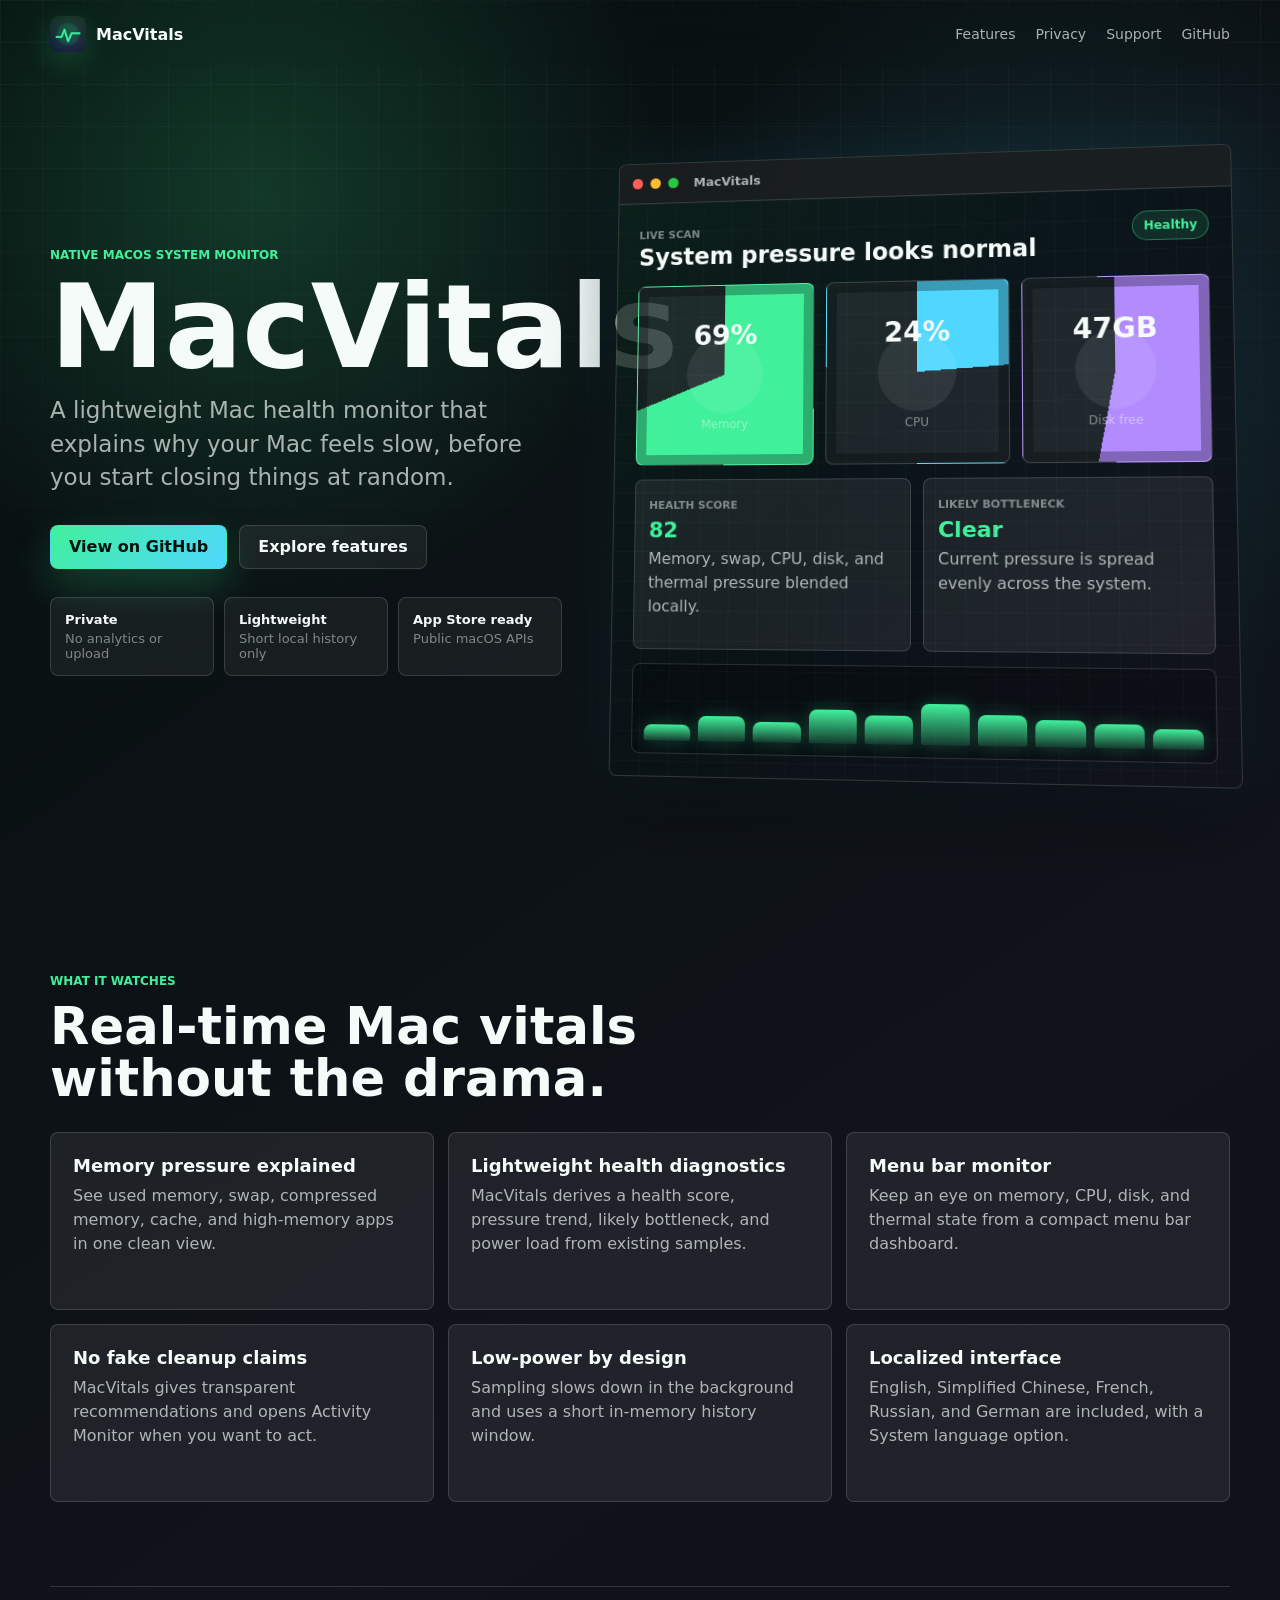
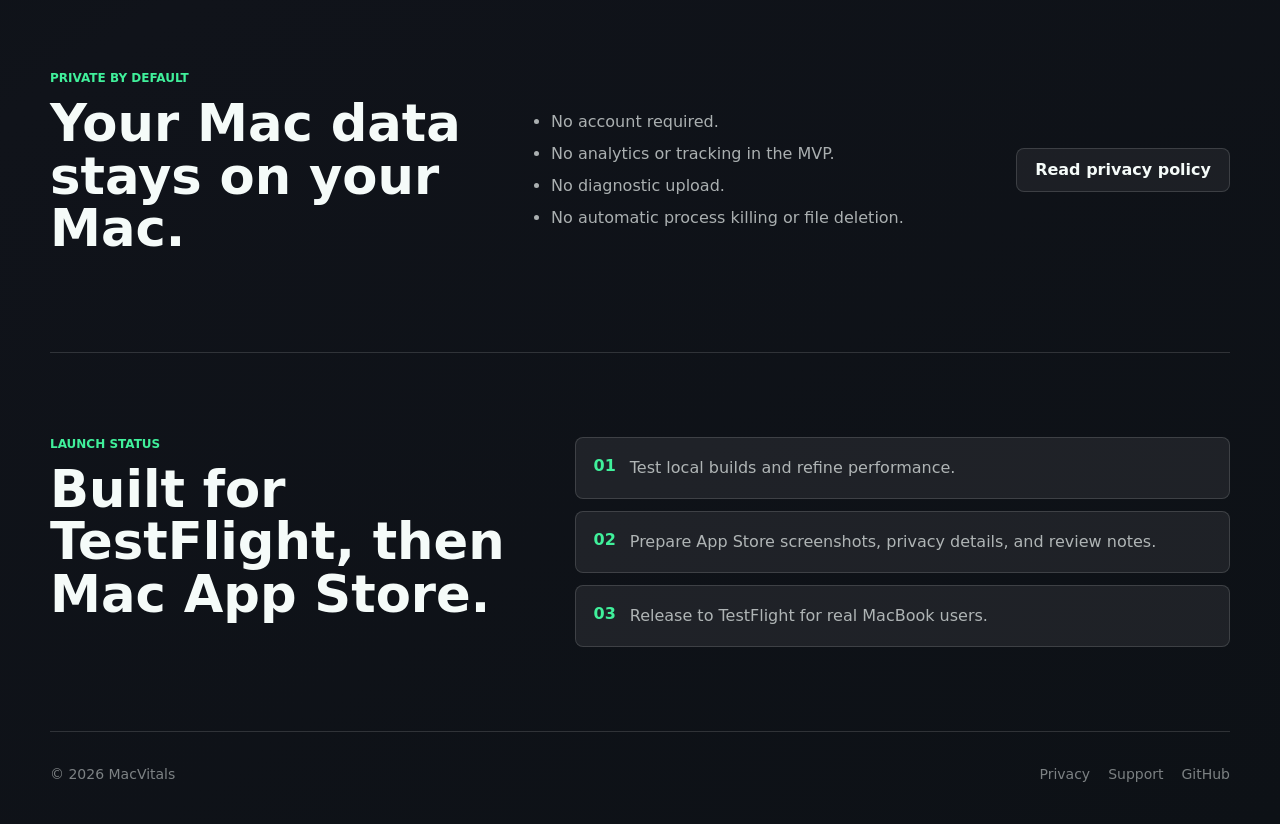
==== index.html @ 83164599 "Add product website" ====
<!doctype html>
<html lang="en">
<head>
  <meta charset="utf-8">
  <meta name="viewport" content="width=device-width, initial-scale=1">
  <meta name="description" content="MacVitals is a lightweight Mac health monitor that explains memory pressure, CPU load, thermal state, disk space, and power impact.">
  <title>MacVitals - Lightweight Mac Health Monitor</title>
  <link rel="icon" href="assets/icon.png">
  <link rel="apple-touch-icon" href="assets/icon.png">
  <link rel="stylesheet" href="styles.css">
</head>
<body>
  <header class="site-header">
    <a class="brand" href="./" aria-label="MacVitals home">
      <img src="assets/icon.png" alt="" width="36" height="36">
      <span>MacVitals</span>
    </a>
    <nav aria-label="Primary navigation">
      <a href="#features">Features</a>
      <a href="#privacy">Privacy</a>
      <a href="support.html">Support</a>
      <a href="https://github.com/JerryMa619/MacVitals">GitHub</a>
    </nav>
  </header>

  <main>
    <section class="hero">
      <div class="hero-copy">
        <p class="eyebrow">Native macOS system monitor</p>
        <h1>MacVitals</h1>
        <p class="lead">A lightweight Mac health monitor that explains why your Mac feels slow, before you start closing things at random.</p>
        <div class="hero-actions">
          <a class="button primary" href="https://github.com/JerryMa619/MacVitals">View on GitHub</a>
          <a class="button secondary" href="#features">Explore features</a>
        </div>
        <dl class="hero-facts">
          <div>
            <dt>Private</dt>
            <dd>No analytics or upload</dd>
          </div>
          <div>
            <dt>Lightweight</dt>
            <dd>Short local history only</dd>
          </div>
          <div>
            <dt>App Store ready</dt>
            <dd>Public macOS APIs</dd>
          </div>
        </dl>
      </div>

      <div class="product-visual" aria-label="MacVitals dashboard preview">
        <div class="window-frame">
          <div class="window-bar">
            <span></span><span></span><span></span>
            <strong>MacVitals</strong>
          </div>
          <div class="dashboard-preview">
            <div class="preview-header">
              <div>
                <span class="muted">LIVE SCAN</span>
                <h2>System pressure looks normal</h2>
              </div>
              <span class="status-chip">Healthy</span>
            </div>
            <div class="rings">
              <div class="ring green" style="--value: 69">
                <strong>69%</strong>
                <span>Memory</span>
              </div>
              <div class="ring blue" style="--value: 24">
                <strong>24%</strong>
                <span>CPU</span>
              </div>
              <div class="ring violet" style="--value: 53">
                <strong>47GB</strong>
                <span>Disk free</span>
              </div>
            </div>
            <div class="scan-grid">
              <article>
                <span>Health score</span>
                <strong>82</strong>
                <p>Memory, swap, CPU, disk, and thermal pressure blended locally.</p>
              </article>
              <article>
                <span>Likely bottleneck</span>
                <strong>Clear</strong>
                <p>Current pressure is spread evenly across the system.</p>
              </article>
            </div>
            <div class="sparkline" aria-hidden="true">
              <span style="height: 24%"></span>
              <span style="height: 38%"></span>
              <span style="height: 31%"></span>
              <span style="height: 52%"></span>
              <span style="height: 44%"></span>
              <span style="height: 62%"></span>
              <span style="height: 47%"></span>
              <span style="height: 40%"></span>
              <span style="height: 35%"></span>
              <span style="height: 29%"></span>
            </div>
          </div>
        </div>
      </div>
    </section>

    <section id="features" class="section">
      <div class="section-heading">
        <p class="eyebrow">What it watches</p>
        <h2>Real-time Mac vitals without the drama.</h2>
      </div>
      <div class="feature-grid">
        <article>
          <h3>Memory pressure explained</h3>
          <p>See used memory, swap, compressed memory, cache, and high-memory apps in one clean view.</p>
        </article>
        <article>
          <h3>Lightweight health diagnostics</h3>
          <p>MacVitals derives a health score, pressure trend, likely bottleneck, and power load from existing samples.</p>
        </article>
        <article>
          <h3>Menu bar monitor</h3>
          <p>Keep an eye on memory, CPU, disk, and thermal state from a compact menu bar dashboard.</p>
        </article>
        <article>
          <h3>No fake cleanup claims</h3>
          <p>MacVitals gives transparent recommendations and opens Activity Monitor when you want to act.</p>
        </article>
        <article>
          <h3>Low-power by design</h3>
          <p>Sampling slows down in the background and uses a short in-memory history window.</p>
        </article>
        <article>
          <h3>Localized interface</h3>
          <p>English, Simplified Chinese, French, Russian, and German are included, with a System language option.</p>
        </article>
      </div>
    </section>

    <section id="privacy" class="privacy-band">
      <div>
        <p class="eyebrow">Private by default</p>
        <h2>Your Mac data stays on your Mac.</h2>
      </div>
      <ul>
        <li>No account required.</li>
        <li>No analytics or tracking in the MVP.</li>
        <li>No diagnostic upload.</li>
        <li>No automatic process killing or file deletion.</li>
      </ul>
      <a class="button secondary" href="privacy.html">Read privacy policy</a>
    </section>

    <section class="section split">
      <div>
        <p class="eyebrow">Launch status</p>
        <h2>Built for TestFlight, then Mac App Store.</h2>
      </div>
      <div class="timeline">
        <div>
          <span>01</span>
          <p>Test local builds and refine performance.</p>
        </div>
        <div>
          <span>02</span>
          <p>Prepare App Store screenshots, privacy details, and review notes.</p>
        </div>
        <div>
          <span>03</span>
          <p>Release to TestFlight for real MacBook users.</p>
        </div>
      </div>
    </section>
  </main>

  <footer class="site-footer">
    <span>© 2026 MacVitals</span>
    <div>
      <a href="privacy.html">Privacy</a>
      <a href="support.html">Support</a>
      <a href="https://github.com/JerryMa619/MacVitals">GitHub</a>
    </div>
  </footer>
</body>
</html>
---- styles.css ----
:root {
  color-scheme: dark;
  --bg: #07100f;
  --bg-2: #10131a;
  --panel: rgba(255, 255, 255, 0.07);
  --panel-strong: rgba(255, 255, 255, 0.11);
  --line: rgba(255, 255, 255, 0.14);
  --text: #f5fbf9;
  --muted: rgba(245, 251, 249, 0.68);
  --soft: rgba(245, 251, 249, 0.48);
  --green: #40f09b;
  --cyan: #4fd7ff;
  --violet: #b28cff;
  --amber: #ffd166;
  --shadow: rgba(0, 0, 0, 0.42);
  font-family: Inter, ui-sans-serif, system-ui, -apple-system, BlinkMacSystemFont, "SF Pro Display", "Segoe UI", sans-serif;
}

* {
  box-sizing: border-box;
}

html {
  scroll-behavior: smooth;
}

body {
  margin: 0;
  min-width: 320px;
  color: var(--text);
  background:
    radial-gradient(circle at 20% 8%, rgba(64, 240, 155, 0.18), transparent 26rem),
    radial-gradient(circle at 82% 14%, rgba(79, 215, 255, 0.13), transparent 25rem),
    linear-gradient(145deg, #06100e 0%, #10131a 52%, #0d1116 100%);
}

body::before {
  position: fixed;
  inset: 0;
  z-index: -1;
  content: "";
  background-image:
    linear-gradient(rgba(255, 255, 255, 0.035) 1px, transparent 1px),
    linear-gradient(90deg, rgba(255, 255, 255, 0.035) 1px, transparent 1px);
  background-size: 42px 42px;
  mask-image: linear-gradient(to bottom, black, transparent 78%);
}

a {
  color: inherit;
  text-decoration: none;
}

.site-header {
  position: sticky;
  top: 0;
  z-index: 10;
  display: flex;
  align-items: center;
  justify-content: space-between;
  gap: 24px;
  width: min(1180px, calc(100% - 36px));
  margin: 0 auto;
  padding: 16px 0;
  backdrop-filter: blur(18px);
}

.brand {
  display: inline-flex;
  align-items: center;
  gap: 10px;
  font-weight: 750;
}

.brand img {
  border-radius: 8px;
  box-shadow: 0 10px 28px rgba(64, 240, 155, 0.18);
}

nav {
  display: flex;
  align-items: center;
  gap: 20px;
  color: var(--muted);
  font-size: 14px;
}

nav a:hover,
.site-footer a:hover {
  color: var(--text);
}

.hero {
  display: grid;
  grid-template-columns: minmax(0, 0.9fr) minmax(420px, 1.1fr);
  gap: 42px;
  align-items: center;
  width: min(1180px, calc(100% - 36px));
  min-height: calc(100svh - 78px);
  margin: 0 auto;
  padding: 36px 0 70px;
}

.hero-copy {
  max-width: 620px;
}

.eyebrow {
  margin: 0 0 12px;
  color: var(--green);
  font-size: 12px;
  font-weight: 800;
  letter-spacing: 0;
  text-transform: uppercase;
}

h1,
h2,
h3,
p {
  margin-top: 0;
}

h1 {
  margin-bottom: 14px;
  font-size: clamp(58px, 9vw, 118px);
  line-height: 0.92;
  letter-spacing: 0;
}

h2 {
  margin-bottom: 14px;
  font-size: clamp(31px, 4vw, 54px);
  line-height: 1.02;
  letter-spacing: 0;
}

h3 {
  margin-bottom: 8px;
  font-size: 18px;
  letter-spacing: 0;
}

.lead {
  max-width: 560px;
  color: var(--muted);
  font-size: clamp(18px, 2vw, 23px);
  line-height: 1.45;
}

.hero-actions {
  display: flex;
  flex-wrap: wrap;
  gap: 12px;
  margin: 30px 0 28px;
}

.button {
  display: inline-flex;
  align-items: center;
  justify-content: center;
  min-height: 44px;
  padding: 0 18px;
  border: 1px solid var(--line);
  border-radius: 8px;
  font-weight: 760;
}

.button.primary {
  color: #03100b;
  background: linear-gradient(135deg, var(--green), var(--cyan));
  border-color: transparent;
  box-shadow: 0 18px 42px rgba(64, 240, 155, 0.22);
}

.button.secondary {
  background: rgba(255, 255, 255, 0.06);
}

.hero-facts {
  display: grid;
  grid-template-columns: repeat(3, 1fr);
  gap: 10px;
  margin: 0;
}

.hero-facts div {
  padding: 14px;
  border: 1px solid var(--line);
  border-radius: 8px;
  background: rgba(255, 255, 255, 0.055);
}

.hero-facts dt {
  margin-bottom: 4px;
  font-size: 13px;
  font-weight: 760;
}

.hero-facts dd {
  margin: 0;
  color: var(--soft);
  font-size: 13px;
}

.product-visual {
  perspective: 1200px;
}

.window-frame {
  overflow: hidden;
  border: 1px solid rgba(255, 255, 255, 0.18);
  border-radius: 8px;
  background: rgba(5, 9, 12, 0.82);
  box-shadow: 0 30px 80px var(--shadow), 0 0 70px rgba(79, 215, 255, 0.1);
  transform: rotateX(4deg) rotateY(-6deg);
}

.window-bar {
  display: flex;
  align-items: center;
  gap: 8px;
  height: 42px;
  padding: 0 14px;
  border-bottom: 1px solid var(--line);
  background: rgba(255, 255, 255, 0.07);
}

.window-bar span {
  width: 11px;
  height: 11px;
  border-radius: 50%;
  background: #ff5f57;
}

.window-bar span:nth-child(2) {
  background: #febc2e;
}

.window-bar span:nth-child(3) {
  background: #28c840;
}

.window-bar strong {
  margin-left: 8px;
  color: var(--muted);
  font-size: 13px;
}

.dashboard-preview {
  padding: 22px;
  background:
    linear-gradient(rgba(255, 255, 255, 0.025) 1px, transparent 1px),
    linear-gradient(90deg, rgba(255, 255, 255, 0.025) 1px, transparent 1px),
    linear-gradient(135deg, rgba(64, 240, 155, 0.09), rgba(79, 215, 255, 0.035) 44%, rgba(178, 140, 255, 0.06));
  background-size: 30px 30px, 30px 30px, auto;
}

.preview-header,
.rings,
.scan-grid {
  display: grid;
  gap: 12px;
}

.preview-header {
  grid-template-columns: 1fr auto;
  align-items: start;
  margin-bottom: 18px;
}

.preview-header h2 {
  margin: 4px 0 0;
  font-size: 24px;
}

.muted,
.scan-grid span {
  color: var(--soft);
  font-size: 11px;
  font-weight: 800;
  text-transform: uppercase;
}

.status-chip {
  padding: 7px 10px;
  border: 1px solid rgba(64, 240, 155, 0.38);
  border-radius: 999px;
  color: var(--green);
  background: rgba(64, 240, 155, 0.11);
  font-size: 12px;
  font-weight: 760;
}

.rings {
  grid-template-columns: repeat(3, 1fr);
  margin-bottom: 14px;
}

.ring {
  display: grid;
  place-items: center;
  aspect-ratio: 1;
  border: 1px solid var(--line);
  border-radius: 8px;
  background:
    radial-gradient(circle at center, rgba(255, 255, 255, 0.08) 0 30%, transparent 31%),
    conic-gradient(var(--tone) calc(var(--value) * 1%), rgba(255, 255, 255, 0.08) 0);
  box-shadow: inset 0 0 0 10px rgba(0, 0, 0, 0.28);
}

.ring.green {
  --tone: var(--green);
}

.ring.blue {
  --tone: var(--cyan);
}

.ring.violet {
  --tone: var(--violet);
}

.ring strong {
  font-size: clamp(17px, 2.4vw, 28px);
}

.ring span {
  color: var(--soft);
  font-size: 12px;
}

.scan-grid {
  grid-template-columns: repeat(2, 1fr);
}

.scan-grid article,
.feature-grid article,
.timeline div {
  border: 1px solid var(--line);
  border-radius: 8px;
  background: var(--panel);
}

.scan-grid article {
  padding: 14px;
}

.scan-grid strong {
  display: block;
  margin: 5px 0;
  color: var(--green);
  font-size: 22px;
}

.scan-grid p,
.feature-grid p,
.timeline p,
.privacy-band li {
  color: var(--muted);
  line-height: 1.5;
}

.sparkline {
  display: flex;
  align-items: end;
  gap: 8px;
  height: 90px;
  margin-top: 14px;
  padding: 12px;
  border: 1px solid var(--line);
  border-radius: 8px;
  background: rgba(0, 0, 0, 0.22);
}

.sparkline span {
  flex: 1;
  min-width: 8px;
  border-radius: 8px 8px 2px 2px;
  background: linear-gradient(to top, rgba(64, 240, 155, 0.2), var(--green));
  box-shadow: 0 0 18px rgba(64, 240, 155, 0.24);
}

.section,
.privacy-band {
  width: min(1180px, calc(100% - 36px));
  margin: 0 auto;
  padding: 84px 0;
}

.section-heading {
  max-width: 760px;
  margin-bottom: 28px;
}

.feature-grid {
  display: grid;
  grid-template-columns: repeat(3, 1fr);
  gap: 14px;
}

.feature-grid article {
  min-height: 178px;
  padding: 22px;
}

.privacy-band {
  display: grid;
  grid-template-columns: 1fr 1fr auto;
  gap: 28px;
  align-items: center;
  border-top: 1px solid var(--line);
  border-bottom: 1px solid var(--line);
}

.privacy-band ul {
  display: grid;
  gap: 8px;
  margin: 0;
  padding-left: 18px;
}

.split {
  display: grid;
  grid-template-columns: 0.85fr 1.15fr;
  gap: 40px;
  align-items: start;
}

.timeline {
  display: grid;
  gap: 12px;
}

.timeline div {
  display: grid;
  grid-template-columns: auto 1fr;
  gap: 14px;
  align-items: start;
  padding: 18px;
}

.timeline span {
  color: var(--green);
  font-weight: 850;
}

.timeline p {
  margin-bottom: 0;
}

.site-footer {
  display: flex;
  align-items: center;
  justify-content: space-between;
  gap: 20px;
  width: min(1180px, calc(100% - 36px));
  margin: 0 auto;
  padding: 34px 0 42px;
  border-top: 1px solid var(--line);
  color: var(--soft);
  font-size: 14px;
}

.site-footer div {
  display: flex;
  gap: 18px;
}

.page {
  width: min(860px, calc(100% - 36px));
  min-height: calc(100svh - 170px);
  margin: 0 auto;
  padding: 68px 0 90px;
}

.page h1 {
  font-size: clamp(44px, 8vw, 82px);
}

.page p,
.page li {
  color: var(--muted);
  line-height: 1.65;
}

.page section {
  margin-top: 34px;
  padding-top: 28px;
  border-top: 1px solid var(--line);
}

@media (max-width: 920px) {
  .site-header {
    align-items: flex-start;
  }

  nav {
    flex-wrap: wrap;
    justify-content: flex-end;
  }

  .hero,
  .split,
  .privacy-band {
    grid-template-columns: 1fr;
  }

  .hero {
    min-height: auto;
  }

  .window-frame {
    transform: none;
  }

  .feature-grid {
    grid-template-columns: repeat(2, 1fr);
  }

  .privacy-band {
    align-items: start;
  }
}

@media (max-width: 620px) {
  .site-header,
  .site-footer {
    flex-direction: column;
    align-items: flex-start;
  }

  nav {
    justify-content: flex-start;
    gap: 14px;
  }

  .hero-facts,
  .rings,
  .scan-grid,
  .feature-grid {
    grid-template-columns: 1fr;
  }

  .hero {
    width: min(100% - 24px, 1180px);
    padding-top: 24px;
  }

  .section,
  .privacy-band,
  .site-footer,
  .site-header,
  .page {
    width: min(100% - 24px, 1180px);
  }
}
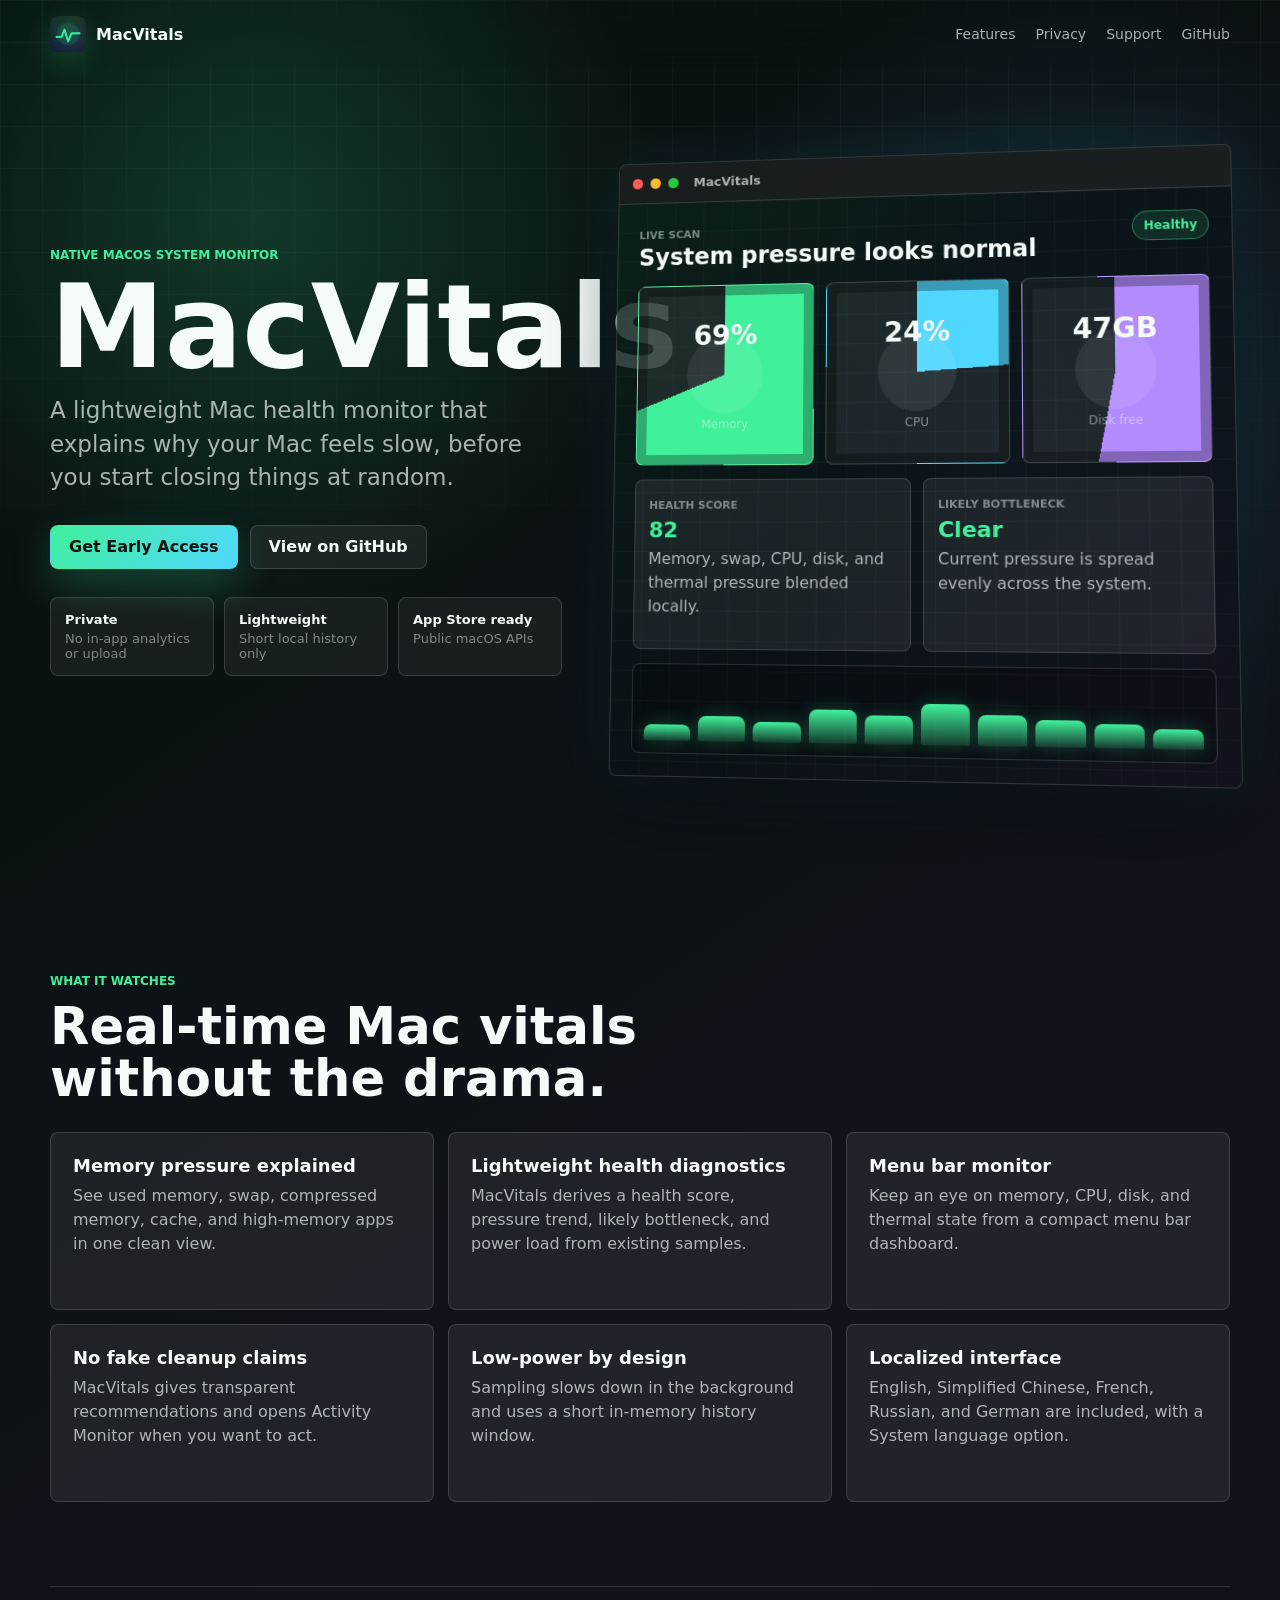
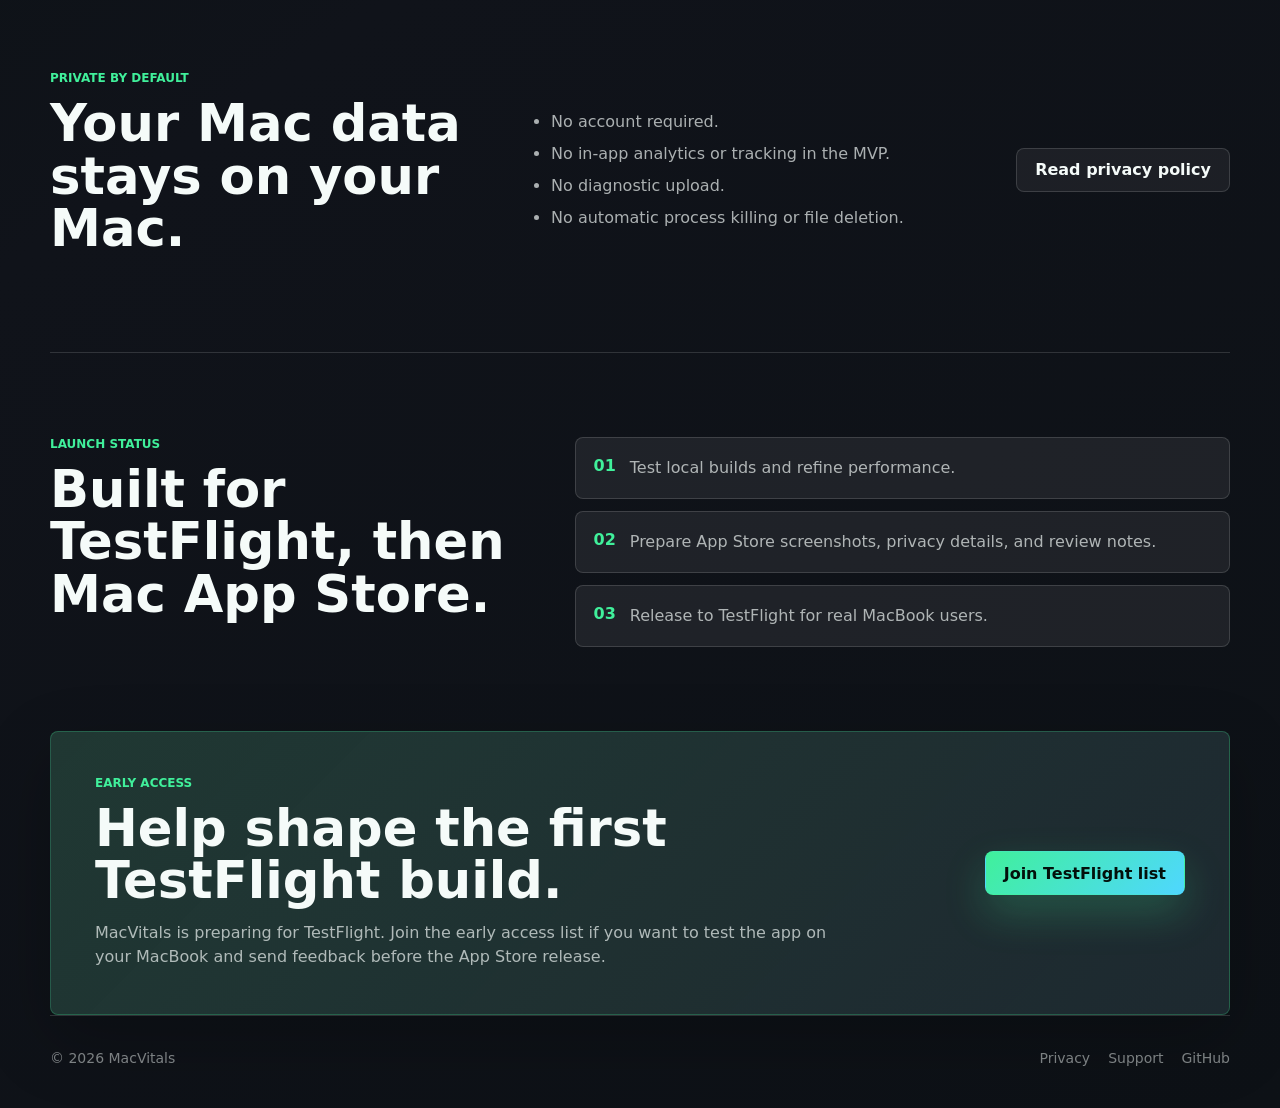
==== commit e099c62f: "Add website analytics and early access tracking" ====
--- a/index.html
+++ b/index.html
@@ -8,6 +8,8 @@
   <link rel="icon" href="assets/icon.png">
   <link rel="apple-touch-icon" href="assets/icon.png">
   <link rel="stylesheet" href="styles.css">
+  <script defer data-domain="jerryma619.github.io" src="https://plausible.io/js/script.js"></script>
+  <script defer src="analytics.js"></script>
 </head>
 <body>
   <header class="site-header">
@@ -18,8 +20,8 @@
     <nav aria-label="Primary navigation">
       <a href="#features">Features</a>
       <a href="#privacy">Privacy</a>
-      <a href="support.html">Support</a>
-      <a href="https://github.com/JerryMa619/MacVitals">GitHub</a>
+      <a href="support.html" data-analytics-event="Support">Support</a>
+      <a href="https://github.com/JerryMa619/MacVitals" data-analytics-event="View on GitHub">GitHub</a>
     </nav>
   </header>
 
@@ -30,13 +32,13 @@
         <h1>MacVitals</h1>
         <p class="lead">A lightweight Mac health monitor that explains why your Mac feels slow, before you start closing things at random.</p>
         <div class="hero-actions">
-          <a class="button primary" href="https://github.com/JerryMa619/MacVitals">View on GitHub</a>
-          <a class="button secondary" href="#features">Explore features</a>
+          <a class="button primary" href="https://github.com/JerryMa619/MacVitals/issues/new?title=MacVitals%20Early%20Access%20Request&body=Hi%2C%20I%20would%20like%20to%20join%20the%20MacVitals%20early%20access%20%2F%20TestFlight%20list." data-analytics-event="Join TestFlight">Get Early Access</a>
+          <a class="button secondary" href="https://github.com/JerryMa619/MacVitals" data-analytics-event="View on GitHub">View on GitHub</a>
         </div>
         <dl class="hero-facts">
           <div>
             <dt>Private</dt>
-            <dd>No analytics or upload</dd>
+            <dd>No in-app analytics or upload</dd>
           </div>
           <div>
             <dt>Lightweight</dt>
@@ -146,11 +148,11 @@
       </div>
       <ul>
         <li>No account required.</li>
-        <li>No analytics or tracking in the MVP.</li>
+        <li>No in-app analytics or tracking in the MVP.</li>
         <li>No diagnostic upload.</li>
         <li>No automatic process killing or file deletion.</li>
       </ul>
-      <a class="button secondary" href="privacy.html">Read privacy policy</a>
+      <a class="button secondary" href="privacy.html" data-analytics-event="Privacy Policy">Read privacy policy</a>
     </section>
 
     <section class="section split">
@@ -173,14 +175,23 @@
         </div>
       </div>
     </section>
+
+    <section class="early-access">
+      <div>
+        <p class="eyebrow">Early access</p>
+        <h2>Help shape the first TestFlight build.</h2>
+        <p>MacVitals is preparing for TestFlight. Join the early access list if you want to test the app on your MacBook and send feedback before the App Store release.</p>
+      </div>
+      <a class="button primary" href="https://github.com/JerryMa619/MacVitals/issues/new?title=MacVitals%20Early%20Access%20Request&body=Hi%2C%20I%20would%20like%20to%20join%20the%20MacVitals%20early%20access%20%2F%20TestFlight%20list." data-analytics-event="Join TestFlight">Join TestFlight list</a>
+    </section>
   </main>
 
   <footer class="site-footer">
     <span>© 2026 MacVitals</span>
     <div>
-      <a href="privacy.html">Privacy</a>
-      <a href="support.html">Support</a>
-      <a href="https://github.com/JerryMa619/MacVitals">GitHub</a>
+      <a href="privacy.html" data-analytics-event="Privacy Policy">Privacy</a>
+      <a href="support.html" data-analytics-event="Support">Support</a>
+      <a href="https://github.com/JerryMa619/MacVitals" data-analytics-event="View on GitHub">GitHub</a>
     </div>
   </footer>
 </body>
--- a/styles.css
+++ b/styles.css
@@ -382,7 +382,8 @@
 }
 
 .section,
-.privacy-band {
+.privacy-band,
+.early-access {
   width: min(1180px, calc(100% - 36px));
   margin: 0 auto;
   padding: 84px 0;
@@ -418,6 +419,27 @@
   gap: 8px;
   margin: 0;
   padding-left: 18px;
+}
+
+.early-access {
+  display: grid;
+  grid-template-columns: 1fr auto;
+  gap: 28px;
+  align-items: center;
+  padding: 44px;
+  border: 1px solid rgba(64, 240, 155, 0.24);
+  border-radius: 8px;
+  background:
+    linear-gradient(135deg, rgba(64, 240, 155, 0.12), rgba(79, 215, 255, 0.06)),
+    rgba(255, 255, 255, 0.055);
+  box-shadow: 0 24px 70px rgba(0, 0, 0, 0.24);
+}
+
+.early-access p:last-child {
+  max-width: 760px;
+  margin-bottom: 0;
+  color: var(--muted);
+  line-height: 1.55;
 }
 
 .split {
@@ -502,7 +524,8 @@
 
   .hero,
   .split,
-  .privacy-band {
+  .privacy-band,
+  .early-access {
     grid-template-columns: 1fr;
   }
 
@@ -549,6 +572,7 @@
 
   .section,
   .privacy-band,
+  .early-access,
   .site-footer,
   .site-header,
   .page {
